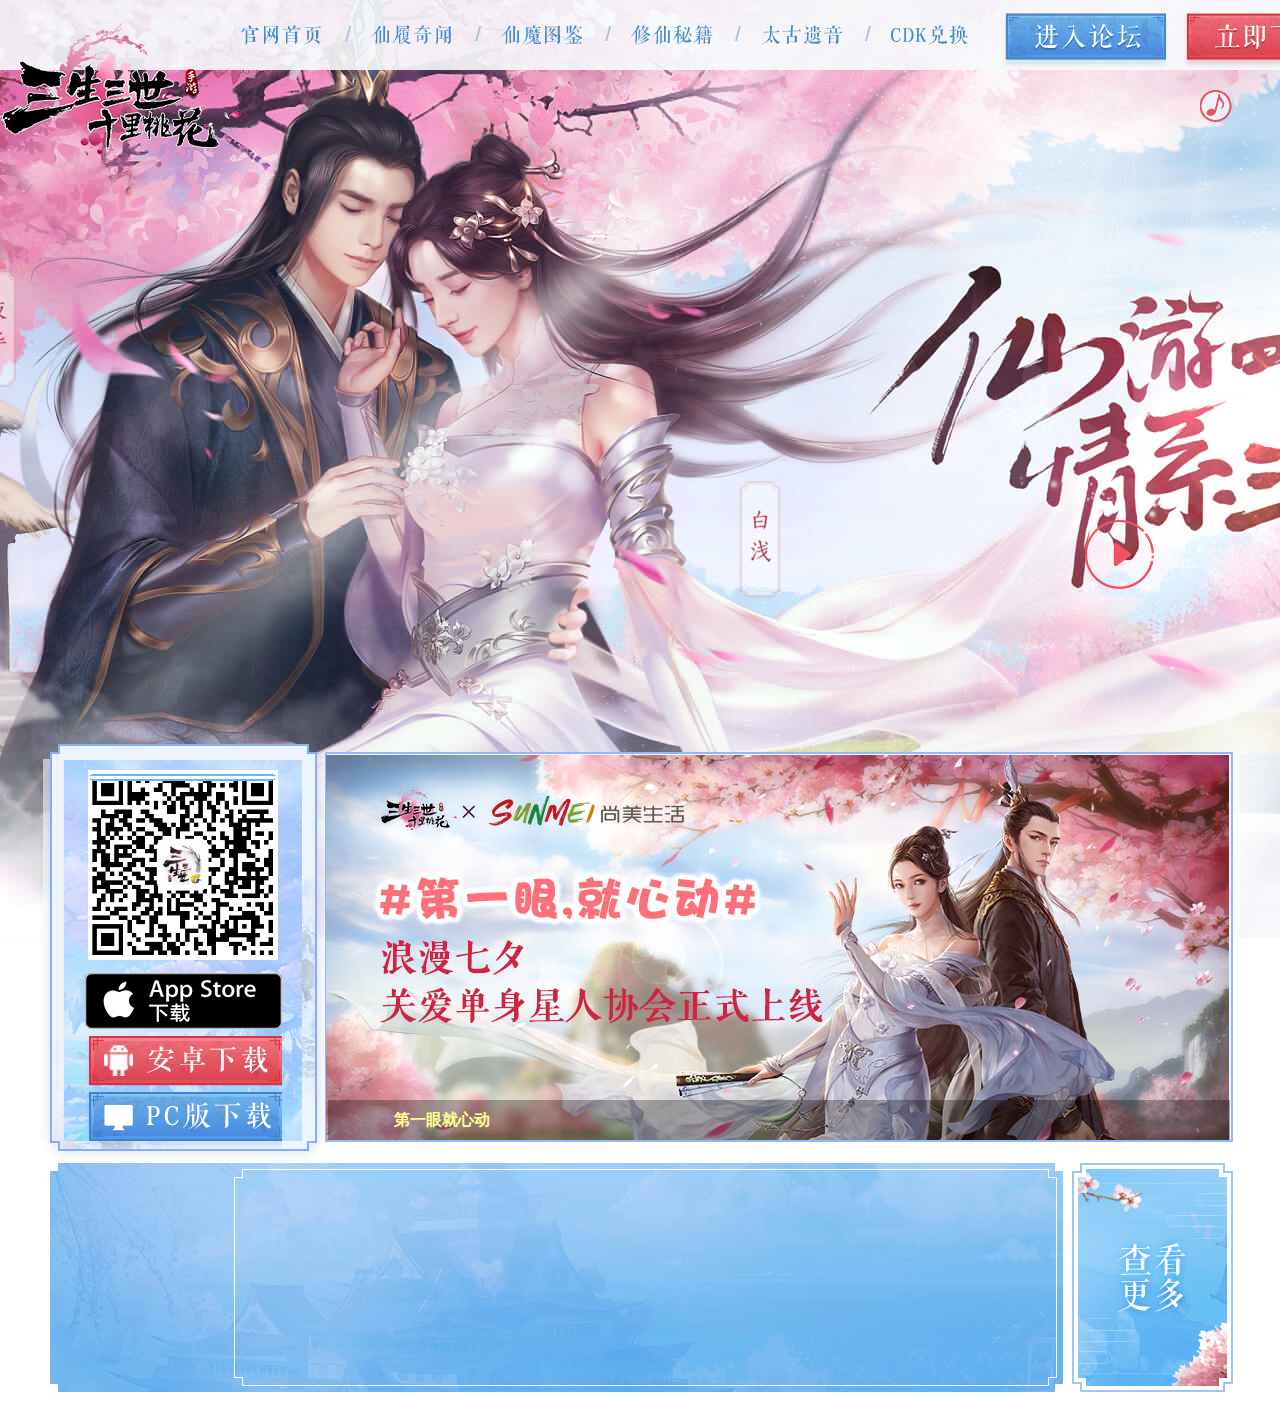
==== homepage.html @ 864f536a "提交代码" ====
<!DOCTYPE html>
<html lang="en">

<head>
    <meta charset="UTF-8">
    <meta name="viewport" content="width=device-width, initial-scale=1.0">
    <title>Document</title>
    <link rel="stylesheet" href="./css/lib/reset/reset.css">
    <link rel="stylesheet" href="./css/homepage.css">
    <script src="./lib/jquery-3.4.1.min.js"></script>
    <script src="./js/homepage.js"></script>
</head>

<body>
    <!-- 一、nav -->
    <nav class="nav">
        <div class="nav-wrap">
            <h1 class="item1">
                <a href="" class="nav-logo"></a>
            </h1>
            <ul class="nav-list">
                <li class="list-item1">
                    <a href=""></a>
                    <!-- ::after -->
                </li>
                <li class="list-item2">
                    <a href=""></a>
                    <!-- ::after -->
                </li>
                <li class="list-item3">
                    <a href=""></a>
                    <!-- ::after -->
                </li>
                <li class="list-item4">
                    <a href=""></a>
                    <!-- ::after -->
                </li>
                <li class="list-item5">
                    <a href=""></a>
                    <!-- ::after -->
                </li>
                <!-- <li class="list-item6">
                    <a href=""></a>
                    ::after
                </li> -->
                <li class="list-item7">
                    <a href=""></a>
                    <!-- ::after -->
                </li>
            </ul>
            <a class="nav-forum" href=""></a>
            <a class="nav-appoint" href=""></a>
        </div>
    </nav>
    <!-- 二、kv -->
    <div class="kv">
        <div class="kv-bg"></div>
        <!-- 音乐logo -->
        <i class="kv-musiclogo"></i>
        <!-- 播放视频 -->
        <a class="kv-play" href="javascript:">
            <span></span>
            <i></i>
        </a>
        <audio src="./audio/music.mp3" autoplay="autoplay"></audio>
    </div>

    <!-- 三、仙履奇闻 -->
    <div class="xlqw">
        <div class="xlqw-wrapper">
            <!-- 上部分 -->
            <div class="xlqw-top">
                <!-- 上部分的左边 -->
                <div class="xlqw-top-left">
                    <!-- 二维码 -->
                    <div class="xlqw-erweima">
                        <img class="xlqw-erweima-line" src="./images/qr-line.png" alt="">
                    </div>
                    <ul class="xlqw-list">
                        <!-- apple -->
                        <li class="inline-center"><a class="kv-ios-download"></a></li>
                        <!-- 安卓 -->
                        <li class="inline-center"><a class="kv-android-download"></a></li>
                        <!-- PC -->
                        <li class="inline-center"><a class="kv-pc-download"></a></li>
                    </ul>
                    <!-- ::after -->
                </div>
                <!-- 上部分的右边 -->
                <div class="xlqw-top-right">
                    <img src="./images/xlqw-top.jpg" alt="">
                    <div class="menc1"></div>
                    <div class="adbtn">
                        <a title="第一眼就心动">第一眼就心动</a>
                    </div>
                </div>
            </div>
            <!-- 下部 -->
            <div class="xlqw-bottom">
                <!-- 下部分的左边 -->
                <div class="xlqw-bottom-left"></div>
                <!-- 下部分的中间 -->
                <div class="xlqw-bottom-center"></div>
                <!-- 下部分的右边 -->
                <div class="xlqw-bottom-right"></div>
            </div>
        </div>
    </div>
</body>

</html>
---- css/homepage.css ----
* {
    margin: 0;
    padding: 0;
}

body {
    position: relative;
}
/* 顶部导航 */
.nav {
    width: 100%;
    height: 147px;
    position: absolute;
    background: url(../images/nav-bg.png) repeat-x center top;
    z-index: 10;
}

.nav-wrap {
    width: 1600px;
    height: 100%;
    margin: 0 auto;
}

.item1 {
    float: left;
}

.nav-logo {
    display: inline-block;
    width: 241px;
    height: 0;
    padding-top: 147px;
    background: url(../images/logo-top.png) no-repeat;
    overflow: hidden;
}

.nav-list {
    margin-left: 20px;
    margin-top: 23px;
}

.nav-list li {
    line-height: 20px;
    float: left;
}

.nav-list li>a {
    display: inline-block;
    width: 81px;
    height: 20px;
    vertical-align: middle;
    margin-top: 2px;
}

.list-item1 a {
    background: url(../images/icon.png) no-repeat -10px -10px;
}
.list-item1 a:hover {
    background: url(../images/icon.png) no-repeat -10px -35px;
}
.list-item2 a {
    background: url(../images/icon.png) no-repeat -100px -10px;
}
.list-item2 a:hover {
    background: url(../images/icon.png) no-repeat -100px -35px;
}
.list-item3 a {
    background: url(../images/nav-xmtj.png) no-repeat;
}
.list-item3 a:hover {
    background: url(../images/nav-active-xmtj.png) no-repeat;
}

.list-item4 a {
    background: url(../images/sprite.png) no-repeat 0px -145px;
}
.list-item4 a:hover {
    background: url(../images/nav-active-xiuxian.png) no-repeat;
}

.list-item5 a {
    background: url(../images/nav-taikoo.png) no-repeat;
}
.list-item5 a:hover {
    background: url(../images/icon.png) no-repeat -373px -35px;
}

.list-item7 a {
    background: url(../images/sprite.png) no-repeat 0px -80px;
}
.list-item7 a:hover {
    background: url(../images/nav-active-cdk.png) no-repeat;
}

.nav-list li:after {
    content:'/';
    color: #9bc0de;
    font-size: 20px;
    text-indent: 0;
    vertical-align: middle;
    margin: 0 20px;
}

.nav-list .list-item7:after {
    content:''; 
}

/* 进入论坛 */
.nav-forum {
    display: inline-block;
    overflow: hidden;
    width: 168px;
    padding-top: 55px;
    background: url(../images/icon.png) no-repeat -10px -60px;
    margin-top: -10px;
    margin-left: -10px;
}

.nav-appoint {
    display: inline-block;
    overflow: hidden;
    width: 168px;
    padding-top: 55px;
    background: url(../images/left-nav-download.png);
    margin: -10px -100px 0 10px;
}


/* 二、kv */
.kv-bg {
    height: 938px;
    /* margin-top: 100px; */
    min-width: 1600px;
    max-width: 1920px;
    background: url(../images/pagedetail-kv.jpg) no-repeat center 0;
}

/* 音乐logo */
.kv-musiclogo {
    position: absolute;
    top: 90px;
    left: 1200px;
    width: 32px;
    height: 32px;
    background-image: url(../images/spr.png);
    background-position: 71px -220px;
}

/* 播放视频 */
.kv-play {
    display: block;
    position: absolute;
    top: 520px;
    left: 1085px;
    width: 69px;
    height: 69px;
}

.kv-play span {
    position: absolute;
    top: 0px;
    left: 0px;
    display: block;
    width: 100%;
    height: 100%;
    background-image: url(../images/video.png);
    animation: playRotate 15s linear infinite;
}

.kv-play i {
    position: absolute;
    top: 22px;
    left: 28px;
    display: block;
    width: 100%;
    height: 100%;
    background-image: url(../images/playvideo.png);
    background-repeat: no-repeat;
}

@keyframes playRotate {
    0% {
        transform: rotate(0);
    }
    100% {
        transform: rotate(360deg);
    }
}


/* 三、仙履奇闻 */
.xlqw {
    position: absolute;
    top: 730px;
    left: 0;
    right: 0;
    width: 1200px;
    height: 679px;
    margin: auto;
    z-index: 1;
}

.xlqw-wrapper {
    position: relative;
    width: 1200px;
    height: 662px;
    background: url(../images/kv-text-box-bg.png) no-repeat center 0;
    box-sizing: border-box;
}

.xlqw-top {
    position: relative;
    width: 100%;
    height: 407px;
}

.xlqw-top-left {
    position: absolute;
    float: left;
    top: 30px;
    left: 24px;
    width: 238px;
    background: url(../images/kv-ios-bg.png) no-repeat;
}

.xlqw-erweima {
    display: block;
    width: 190px;
    height: 190px;
    background: url(../images/kv-qr.png) no-repeat 0 0/100%;
    margin: 10px 24px 0;
}

.xlqw-erweima-line {
    position: absolute;
    right: 17px;
    width: 205px;
    height: 15px;
    animation: erweima-line 2s linear infinite alternate;
    z-index: 1;
}

@keyframes erweima-line {
    0% {
        transform: translateY(0);
    }
    100% {
        transform: translateY(185px);
    }
}

.xlqw-list {
    width: 238px;
    height: 171px;
    margin: 10px auto 0;
}

.inline-center {
    text-align: center;
}

.kv-ios-download {
    display: inline-block;
    width: 197px;
    height: 56px;
    margin-top:                            3px;
    background: url(../images/kv-ios-download.png) no-repeat;
}

.kv-android-download {
    display: inline-block;
    width: 197px;
    height: 50px;
    margin-top: 3px;
    background: url(../images/kv-android-download.png) no-repeat;
}

.kv-pc-download {
    display: inline-block;
    width: 197px;
    height: 56px;
    margin-top: 3px;
    background: url(../images/kv-pc-download.png) no-repeat;
}

/* 右边 */
.xlqw-top-right {
    float: right;
    position: relative;
    top: 25px;
    right: 9px;
    width: 905px;
    height: 385px;
    overflow: hidden;
}

.xlqw .menc1 {
    position: absolute;
    left: 2px;
    bottom: 0;
    width: 902px;
    height: 40px;
    background-color: #000;
    opacity: 0.3;
}

.adbtn {
    position: absolute;
    right: 0;
    bottom: 0;
    width: 902px;
    /* height: 20px; */
    z-index: 2;
    justify-content: space-around;
}

.adbtn a {
    position: relative;
    display: block;
    float: left;
    width: 25%;
    height: 40px;
    line-height: 40px;
    color: #fefd95;
    font-weight: 600;
    font-size: 16px;
    text-align: center;
    margin: 0 auto;
}
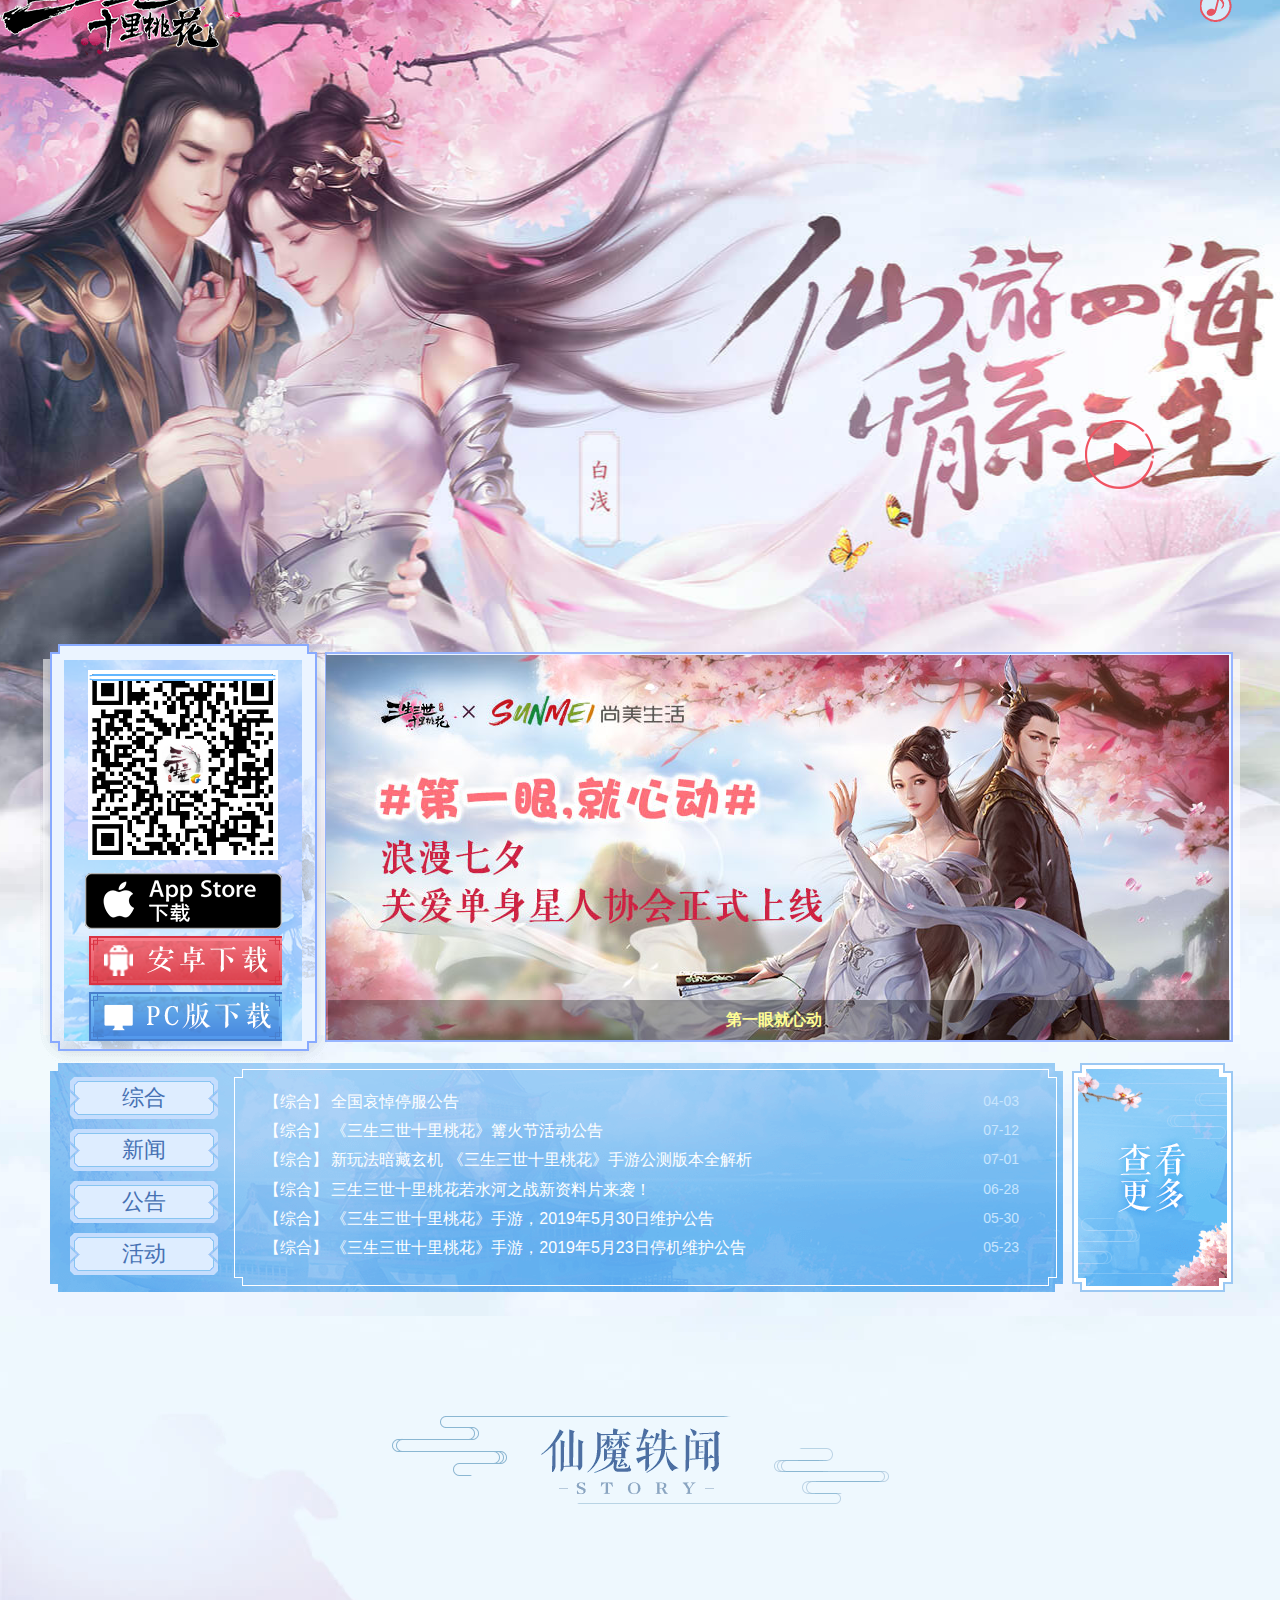
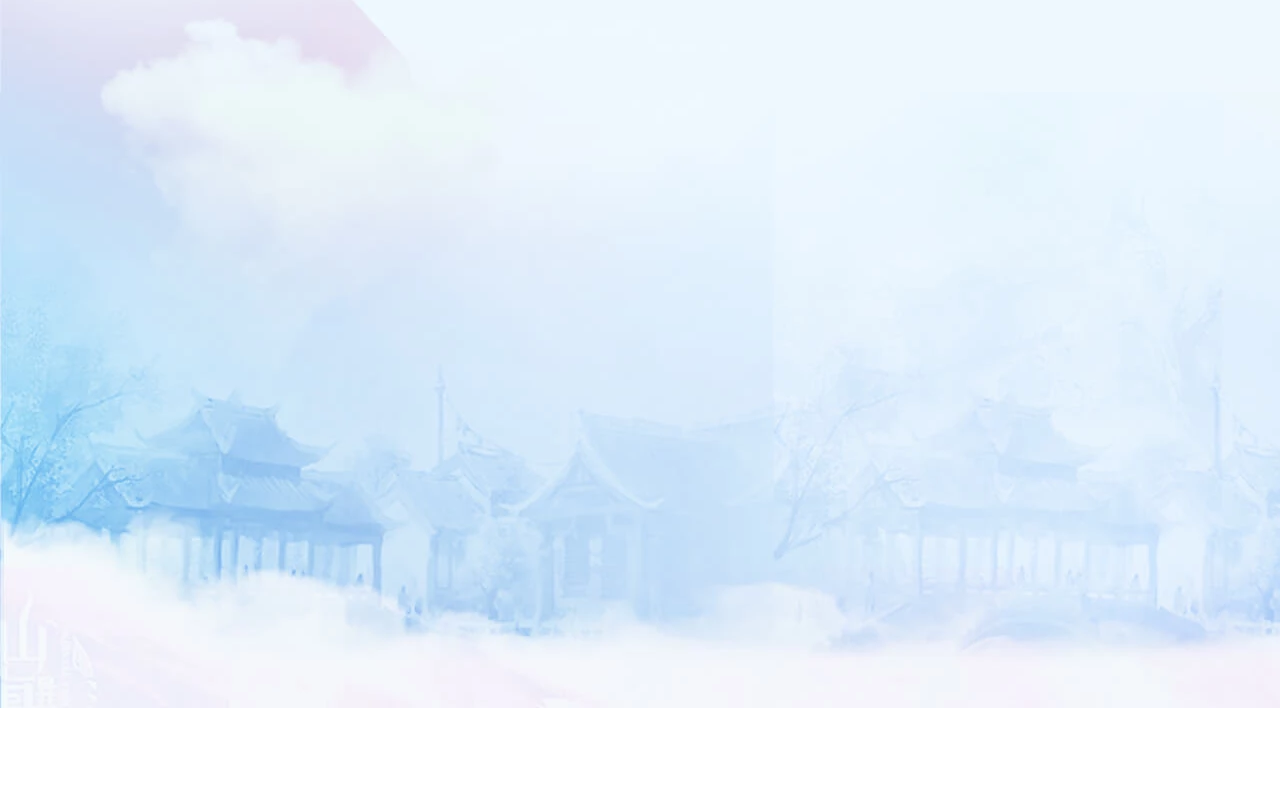
==== commit b40e1243: "提交代码" ====
--- a/homepage.html
+++ b/homepage.html
@@ -4,7 +4,7 @@
 <head>
     <meta charset="UTF-8">
     <meta name="viewport" content="width=device-width, initial-scale=1.0">
-    <title>Document</title>
+    <title>三生三世</title>
     <link rel="stylesheet" href="./css/lib/reset/reset.css">
     <link rel="stylesheet" href="./css/homepage.css">
     <script src="./lib/jquery-3.4.1.min.js"></script>
@@ -52,9 +52,10 @@
             <a class="nav-appoint" href=""></a>
         </div>
     </nav>
+
     <!-- 二、kv -->
     <div class="kv">
-        <div class="kv-bg"></div>
+        <!-- <div class="kv-bg"></div> -->
         <!-- 音乐logo -->
         <i class="kv-musiclogo"></i>
         <!-- 播放视频 -->
@@ -98,13 +99,79 @@
             <!-- 下部 -->
             <div class="xlqw-bottom">
                 <!-- 下部分的左边 -->
-                <div class="xlqw-bottom-left"></div>
+                <ul class="xlqw-bottom-tab">
+                    <li class="xlqw-bottom-tab-btn">综合</li>
+                    <li class="xlqw-bottom-tab-btn">新闻</li>
+                    <li class="xlqw-bottom-tab-btn">公告</li>
+                    <li class="xlqw-bottom-tab-btn">活动</li>
+                </ul>
                 <!-- 下部分的中间 -->
-                <div class="xlqw-bottom-center"></div>
+                <div class="xlqw-bottom-box">
+                    <!-- 综合 -->
+                    <ul class="xlqw-box-list1">
+                        <li>
+                            <a href="">【综合】</a>
+                            <a href="">全国哀悼停服公告</a>
+                            <span class="xlqw-time">04-03</span>
+                        </li>
+                        <li>
+                            <a href="">【综合】</a>
+                            <a href="">《三生三世十里桃花》篝火节活动公告</a>
+                            <span class="xlqw-time">07-12</span>
+                        </li>
+                        <li>
+                            <a href="">【综合】</a>
+                            <a href="">新玩法暗藏玄机 《三生三世十里桃花》手游公测版本全解析</a>
+                            <span class="xlqw-time">07-01</span>
+                        </li>
+                        <li>
+                            <a href="">【综合】</a>
+                            <a href="">三生三世十里桃花若水河之战新资料片来袭！</a>
+                            <span class="xlqw-time">06-28</span>
+                        </li>
+                        <li>
+                            <a href="">【综合】</a>
+                            <a href="">《三生三世十里桃花》手游，2019年5月30日维护公告</a>
+                            <span class="xlqw-time">05-30</span>
+                        </li>
+                        <li>
+                            <a href="">【综合】</a>
+                            <a href="">《三生三世十里桃花》手游，2019年5月23日停机维护公告</a>
+                            <span class="xlqw-time">05-23</span>
+                        </li>
+                    </ul>
+                    <!-- 新闻 -->
+                    <ul class="xlqw-box-list2">
+                        <li></li>
+                        <li></li>
+                        <li></li>
+                        <li></li>
+                        <li></li>
+                        <li></li>
+                    </ul>
+                    <!-- 公告 -->
+                    <ul class="xlqw-box-list3">
+                        <li></li>
+                        <li></li>
+                        <li></li>
+                        <li></li>
+                        <li></li>
+                        <li></li>
+                    </ul>
+                    <!-- 活动 -->
+                    <ul class="xlqw-box-list4">
+                        <li></li>
+                    </ul>
+                </div>
                 <!-- 下部分的右边 -->
-                <div class="xlqw-bottom-right"></div>
+                <a class="xlqw-bottom-more"></a>
             </div>
-        </div>
+        </div> 
+    </div>
+
+    <!-- 四、仙魔秩闻 -->
+    <div class="fairy">
+        <h2 class="fairy-title"></h2>
     </div>
 </body>
 
--- a/css/homepage.css
+++ b/css/homepage.css
@@ -127,9 +127,17 @@
 
 
 /* 二、kv */
+.kv {
+    position: relative;
+    height: 1416px;
+    margin-top: -100px;
+    background: url(../images/bg-1.jpg) no-repeat center 0;
+}
 .kv-bg {
+    display: block;
     height: 938px;
-    /* margin-top: 100px; */
+    /* margin-top: 6px; */
+    margin-top: 100px;
     min-width: 1600px;
     max-width: 1920px;
     background: url(../images/pagedetail-kv.jpg) no-repeat center 0;
@@ -325,5 +333,94 @@
     font-weight: 600;
     font-size: 16px;
     text-align: center;
-    margin: 0 auto;
+    margin-left: 332px;
+}
+
+/* 下部 */
+.xlqw-bottom {
+    position: relative;
+    margin-top: 20px;
+    width: 1013px;
+    height: 229px;
+}
+
+.xlqw-bottom-tab {
+    float: left;
+    width: 148px;
+    height: 198px;
+    margin: 20px 0 0 30px;
+}
+
+.xlqw-bottom-tab li:not(:last-of-type) {
+    margin-bottom: 10px;
+}
+
+.xlqw-bottom-tab-btn {
+    width: 148px;
+    height: 42px;
+    line-height: 42px;
+    color: #4671b3;
+    background: url(../images/sprite.png);
+    background-position: -167px -247px;
+    font-size: 22px;
+    text-align: center;
+    cursor: pointer;
+}
+
+.xlqw-bottom-box ul {
+    float: right;
+    width: 823px;
+    height: 217px;
+    padding: 0 34px;
+    margin: 35px 0 0;
+    box-sizing: border-box;
+}
+
+.xlqw-bottom-box ul li {
+    cursor: pointer;
+}
+
+.xlqw-bottom-box ul li:not(:last-of-type) {
+    margin-bottom: 10px;
+}
+
+.xlqw-bottom-box ul li  a {
+    color: #fff;
+    vertical-align: middle;
+    line-height: 1.2;
+    font-size: 16px;
+}
+
+.xlqw-time {
+    float: right;
+    color: #c7e5fe;
+    font-size: 14px;
+    line-height: 1.3;
+}
+
+.xlqw-bottom-more {
+    display: inline-block;
+    position: absolute;
+    top: 70px;
+    right: -150px;
+    padding-top: 100px;
+    width: 100px;
+    overflow: hidden;
+}
+
+/* 四、仙魔秩闻 */
+.fairy {
+    position: relative;
+    height: 992px;
+    background: url(../images/bg-2.webp) no-repeat 0 0;
+    overflow: hidden;
+}
+
+.fairy-title {
+    display: block;
+    width: 497px;
+    padding-top:88px;
+    margin: 100px auto 0;
+    background: url(../images/sprite.png);
+    background-position: 0 -528px;
 }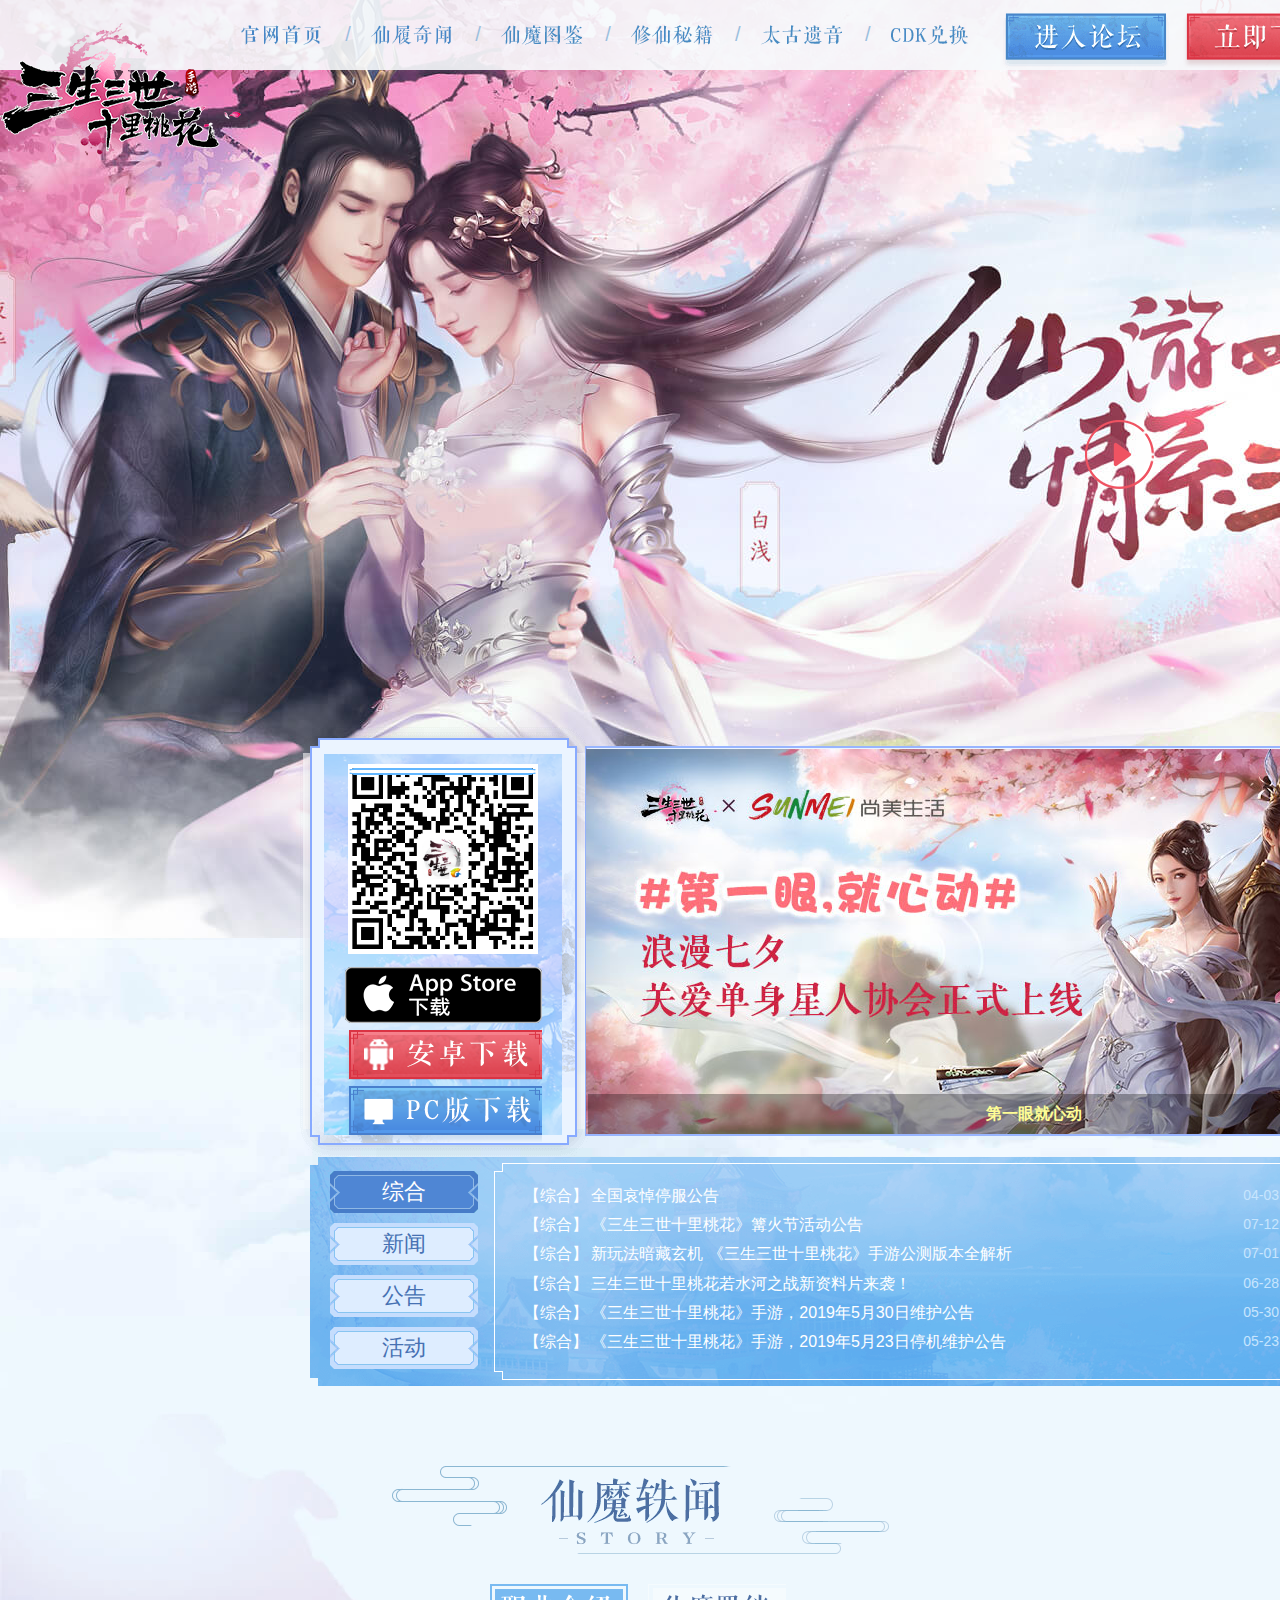
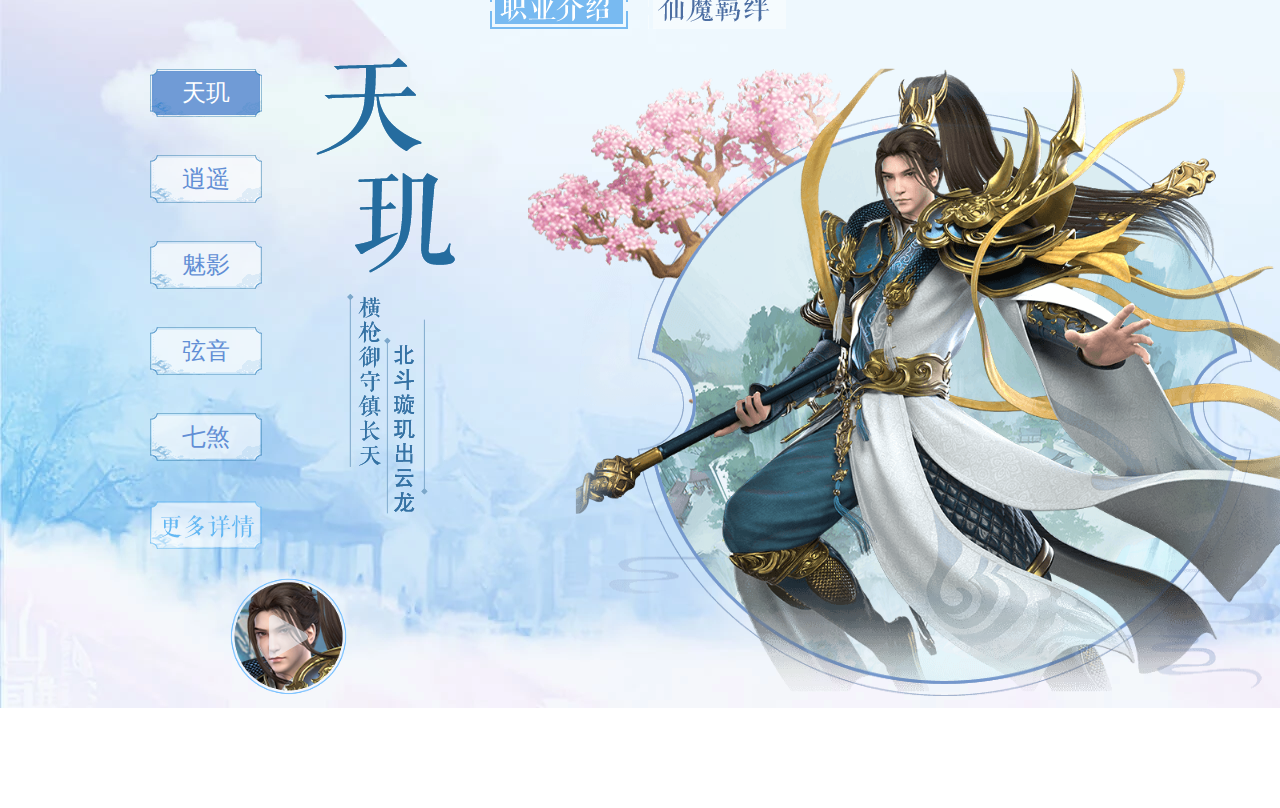
==== commit 4e2db964: "提交代码" ====
--- a/homepage.html
+++ b/homepage.html
@@ -55,7 +55,7 @@
 
     <!-- 二、kv -->
     <div class="kv">
-        <!-- <div class="kv-bg"></div> -->
+        <div class="kv-bg"></div>
         <!-- 音乐logo -->
         <i class="kv-musiclogo"></i>
         <!-- 播放视频 -->
@@ -100,7 +100,7 @@
             <div class="xlqw-bottom">
                 <!-- 下部分的左边 -->
                 <ul class="xlqw-bottom-tab">
-                    <li class="xlqw-bottom-tab-btn">综合</li>
+                    <li class="xlqw-bottom-tab-btn active">综合</li>
                     <li class="xlqw-bottom-tab-btn">新闻</li>
                     <li class="xlqw-bottom-tab-btn">公告</li>
                     <li class="xlqw-bottom-tab-btn">活动</li>
@@ -108,7 +108,7 @@
                 <!-- 下部分的中间 -->
                 <div class="xlqw-bottom-box">
                     <!-- 综合 -->
-                    <ul class="xlqw-box-list1">
+                    <ul class="xlqw-box-list list1">
                         <li>
                             <a href="">【综合】</a>
                             <a href="">全国哀悼停服公告</a>
@@ -141,37 +141,165 @@
                         </li>
                     </ul>
                     <!-- 新闻 -->
-                    <ul class="xlqw-box-list2">
-                        <li></li>
-                        <li></li>
-                        <li></li>
-                        <li></li>
-                        <li></li>
-                        <li></li>
+                    <ul class="xlqw-box-list">
+                        <li>
+                            <a href="">【新闻】</a>
+                            <a href="">《三生三世十里桃花》篝火节活动公告</a>
+                            <span class="xlqw-time">07-12</span>
+                        </li>
+                        <li>
+                            <a href="">【新闻】</a>
+                            <a href="">新玩法暗藏玄机 《三生三世十里桃花》手游公测版本全解析</a>
+                            <span class="xlqw-time">07-01</span>
+                        </li>
+                        <li>
+                            <a href="">【新闻】</a>
+                            <a href="">《三生三世十里桃花》手游，2019年5月23日停机维护公告</a>
+                            <span class="xlqw-time">05-23</span>
+                        </li>
+                        <li>
+                            <a href="">【新闻】</a>
+                            <a href="">问鼎App Store免费榜！《三生三世十里桃花》手游“幻化变身”玩法首曝光</a>
+                            <span class="xlqw-time">05-15</span>
+                        </li>
+                        <li>
+                            <a href="">【新闻】</a>
+                            <a href="">在成都遇见最美爱情！《三生三世十里桃花》手游“桃花节”今日开幕</a>
+                            <span class="xlqw-time">05-10</span>
+                        </li>
+                        <li>
+                            <a href="">【新闻】</a>
+                            <a href="">浪漫“桃花节”来袭！《三生三世十里桃花》手游5月14日不删档</a>
+                            <span class="xlqw-time">05-07</span>
+                        </li>
                     </ul>
                     <!-- 公告 -->
-                    <ul class="xlqw-box-list3">
-                        <li></li>
-                        <li></li>
-                        <li></li>
-                        <li></li>
-                        <li></li>
-                        <li></li>
+                    <ul class="xlqw-box-list">
+                        <li>
+                            <a href="">【公告】</a>
+                            <a href="">全国哀悼停服公告</a>
+                            <span class="xlqw-time">04-03</span>
+                        </li>
+                        <li>
+                            <a href="">【公告】</a>
+                            <a href="">《三生三世十里桃花》篝火节活动公告</a>
+                            <span class="xlqw-time">07-12</span>
+                        </li>
+                        <li>
+                            <a href="">【公告】</a>
+                            <a href="">三生三世十里桃花若水河之战新资料片来袭！</a>
+                            <span class="xlqw-time">06-28</span>
+                        </li>
+                        <li>
+                            <a href="">【公告】</a>
+                            <a href="">《三生三世十里桃花》手游，2019年5月30日维护公告</a>
+                            <span class="xlqw-time">05-30</span>
+                        </li>
+                        <li>
+                            <a href="">【公告】</a>
+                            <a href="">《三生三世十里桃花》手游，2019年5月23日停机维护公告</a>
+                            <span class="xlqw-time">05-23</span>
+                        </li>
+                        <li>
+                            <a href="">【公告】</a>
+                            <a href="">三生三世十里桃花抵制代充公告</a>
+                            <span class="xlqw-time">05-23</span>
+                        </li>
                     </ul>
                     <!-- 活动 -->
-                    <ul class="xlqw-box-list4">
-                        <li></li>
+                    <ul class="xlqw-box-list">
+                        <li>
+                            <a href="">【活动】</a>
+                            <a href="">在成都遇见最美爱情！《三生三世十里桃花》手游“桃花节”今日开幕</a>
+                            <span class="xlqw-time">05-10</span>
+                        </li>
                     </ul>
                 </div>
                 <!-- 下部分的右边 -->
                 <a class="xlqw-bottom-more"></a>
             </div>
-        </div> 
+        </div>
     </div>
 
     <!-- 四、仙魔秩闻 -->
     <div class="fairy">
         <h2 class="fairy-title"></h2>
+        <ul class="fairy-list">
+            <li class="fairy-btn-bg active">
+                <a>
+                    <span>职业介绍</span>
+                </a>
+            </li>
+            <li class="fairy-btn-bg">
+                <a>
+                    <span>仙魔羁绊</span>
+                </a>
+            </li>
+        </ul>
+        <div class="fairy-job">
+            <ul class="job-tab">
+                <li class="fairy-tab-btn-bg active">天玑</li>
+                <li class="fairy-tab-btn-bg">逍遥</li>
+                <li class="fairy-tab-btn-bg">魅影</li>
+                <li class="fairy-tab-btn-bg">弦音</li>
+                <li class="fairy-tab-btn-bg">七煞</li>
+            </ul>
+            <!-- 查看更多 -->
+            <a href="" class="look-more-btn"></a>
+            <!-- 职业介绍 -->
+            <div class="job-wrap">
+                <div class="wrap-slide wrap-slide1">
+                    <div class="wrap-text"></div>
+                    <a href="" class="fairy-video-bg">
+                        <img src="./images/fairy-video-bg1.png" alt="">
+                        <i class="fairy-video-btn"></i>
+                    </a>
+                    <img src="./images/fairy-npc1.png" alt="" class="fairy-npc-img">
+                </div>
+                <div class="wrap-slide">
+                    <div class="wrap-text"></div>
+                    <a href="" class="fairy-video-bg">
+                        <img src="./images/fairy-video-bg2.png" alt="">
+                        <i class="fairy-video-btn"></i>
+                    </a>
+                    <img src="./images/fairy-npc2.png" alt="" class="fairy-npc-img">
+                </div>
+                <div class="wrap-slide">
+                    <div class="wrap-text"></div>
+                    <a href="" class="fairy-video-bg">
+                        <img src="./images/fairy-video-bg3.png" alt="">
+                        <i class="fairy-video-btn"></i>
+                    </a>
+                    <img src="./images/fairy-npc3.png" alt="" class="fairy-npc-img">
+                </div>
+                <div class="wrap-slide">
+                    <div class="wrap-text"></div>
+                    <a href="" class="fairy-video-bg">
+                        <img src="./images/fairy-video-bg4.png" alt="">
+                        <i class="fairy-video-btn"></i>
+                    </a>
+                    <img src="./images/fairy-npc4.png" alt="" class="fairy-npc-img">
+                </div>
+                <div class="wrap-slide">
+                    <div class="wrap-text"></div>
+                    <a href="" class="fairy-video-bg">
+                        <img src="./images/fairy-video-bg5.png" alt="">
+                        <i class="fairy-video-btn"></i>
+                    </a>
+                    <img src="./images/fairy-npc5.png" alt="" class="fairy-npc-img">
+                </div>
+            </div>
+            <!-- 仙魔羁绊 -->
+            <div class="job-wrap">
+                <div class="wrap-text"></div>
+                <a href="" class="fairy-video-bg">
+                    <img src="./images/fairy-video-bg1.png" alt="">
+                    <i class="fairy-video-btn"></i>
+                </a>
+                <img src="./images/fairy-npc1.png" alt="" class="fairy-npc-img">
+            </div>
+
+        </div>
     </div>
 </body>
 
--- a/css/homepage.css
+++ b/css/homepage.css
@@ -11,6 +11,7 @@
     width: 100%;
     height: 147px;
     position: absolute;
+    top: 100px;
     background: url(../images/nav-bg.png) repeat-x center top;
     z-index: 10;
 }
@@ -131,12 +132,12 @@
     position: relative;
     height: 1416px;
     margin-top: -100px;
+    overflow: hidden;
     background: url(../images/bg-1.jpg) no-repeat center 0;
 }
 .kv-bg {
     display: block;
     height: 938px;
-    /* margin-top: 6px; */
     margin-top: 100px;
     min-width: 1600px;
     max-width: 1920px;
@@ -199,8 +200,8 @@
 /* 三、仙履奇闻 */
 .xlqw {
     position: absolute;
-    top: 730px;
-    left: 0;
+    top: 824px;
+    left: 300px;
     right: 0;
     width: 1200px;
     height: 679px;
@@ -367,6 +368,11 @@
     cursor: pointer;
 }
 
+.active.xlqw-bottom-tab-btn {
+    color: #fff;
+    background-position: -166px -298px;
+}
+
 .xlqw-bottom-box ul {
     float: right;
     width: 823px;
@@ -391,6 +397,10 @@
     font-size: 16px;
 }
 
+.xlqw-bottom-box ul li>a:nth-child(2):hover {
+    text-decoration: underline;
+}
+
 .xlqw-time {
     float: right;
     color: #c7e5fe;
@@ -420,7 +430,198 @@
     display: block;
     width: 497px;
     padding-top:88px;
-    margin: 100px auto 0;
+    margin: 150px auto 0;
     background: url(../images/sprite.png);
     background-position: 0 -528px;
-}+}
+
+.fairy-list {
+    width: 300px;
+    height: 45px;
+    margin: 30px auto 0;
+}
+
+.fairy-list li:not(:last-of-type) {
+    margin-right: 20px;
+}
+
+.fairy-btn-bg {
+    float: left;
+    width: 138px;
+    height: 45px;
+    line-height: 45px;
+    background: url(../images/fairy-btn-bg.png);
+    color: #4c6ea2;
+}
+
+.fairy-btn-bg a {
+    display: inline-block;
+    margin-top: 10px;
+    width: 110px;
+    height: 28px;
+    cursor: pointer;
+}
+
+.active.fairy-btn-bg{
+    background: url(../images/taikoo-active-btn-bg.png);
+    color: #fff;
+}
+
+.fairy-list li span {
+    display: inline-block;
+    text-indent: -9999px;
+    margin-left: 10px;
+}
+
+.fairy-list li:first-of-type span {
+    width: 110px;
+    height: 28px;
+    background: url(../images/fairy-job-btn.png);
+    text-indent: -9999px;
+}
+
+.fairy-list li:first-of-type.active span {
+    background: url(../images/fairy-job-active-btn.png);
+}
+
+.fairy-list li:last-of-type span {
+    width: 112px;
+    height: 28px;
+    background: url(../images/fairy-friends-btn.png);
+}
+
+.fairy-list li:last-of-type.active span {
+    background: url(../images/fairy-friends-active-btn.png);
+}
+
+/* fairy-job */
+.fairy-job {
+    display: block;
+    position: relative;
+    width: 1400px;
+    height: 670px;
+    margin: 0 auto;
+    padding-top: 40px;
+    z-index: 3;
+    box-sizing: border-box;
+}
+
+.job-tab {
+    position: absolute;
+    left: 150px;
+    width: 112px;
+    z-index: 3;
+    cursor: pointer;
+    font-size: 24px;
+}
+
+.fairy-tab-btn-bg {
+    width: 112px;
+    height: 48px;
+    line-height: 48px;
+    margin-bottom: 38px;
+    text-align: center;
+    color: #618ed5;
+    background: url(../images/sprite.png) no-repeat;
+    background-position: -209px -111px;
+}
+
+.active.fairy-tab-btn-bg {
+    background-position: -208px -170px;
+    color: #fff;
+}
+
+
+/* 查看更多 */
+.look-more-btn {
+    position: absolute;
+    left: 150px;
+    bottom: 150px;
+    width: 112px;
+    padding-top: 48px;
+    background: url(../images/look-more-btn.png)no-repeat;
+}
+
+.job-wrap {
+    position: absolute;
+    right: 120px;
+    width: 752px;
+    height: 627px;
+    background: url(../images/fairy-img-bg.png) no-repeat 0 0/100% 100%;
+}
+
+.wrap-text {
+    position: absolute;
+    top: -20px;
+    left: -220px;
+    width: 211px;
+    height: 560px;
+    background: url(../images/fairy-wrap-text1.png)no-repeat;
+    text-indent: -9999px;
+    animation: textTop 1s linear;
+}
+
+@keyframes textTop {
+    0% {
+        opacity: 0;
+        transform: translate3d(0,-200px,0);
+    }
+    100% {
+        opacity: 1;
+    }
+}
+
+.fairy-video-bg {
+    display: block;
+    position: absolute;
+    top: 495px;
+    left: -312px;
+    width: 145px;
+    height: 145px;
+    z-index: 10;
+    cursor: pointer;
+}
+
+.fairy-video-bg img {
+    position: absolute;
+    top: 0;
+    left: 0;
+    width: 145px;
+    height: 145px;
+    border-radius: 50%;
+    transform: scale(0.8);
+    animation: rightIn 1s;
+}
+
+.fairy-video-btn {
+    position: absolute;
+    top: 50%;
+    left: 50%;
+    width: 39px;
+    height: 45px;
+    margin: -22.5px 0 0 -20px;
+    background: url(../images/sprite.png) no-repeat;
+    background-position: -423px 0;
+    z-index: 1;
+}
+
+.fairy-npc-img {
+    position: absolute;
+    top: -78px;
+    right: -150px;
+    width: 949px;
+    height: 778px;
+    transform: scale(.8);
+    animation: rightIn 1s;
+}
+
+@keyframes rightIn {
+    0% {
+        opacity: 0;
+        transform: translate3d(200px, 0, 0);
+    }
+    100% {
+        opacity: 1;
+        transform: rotate3d(0, 0, 0);
+    }
+}
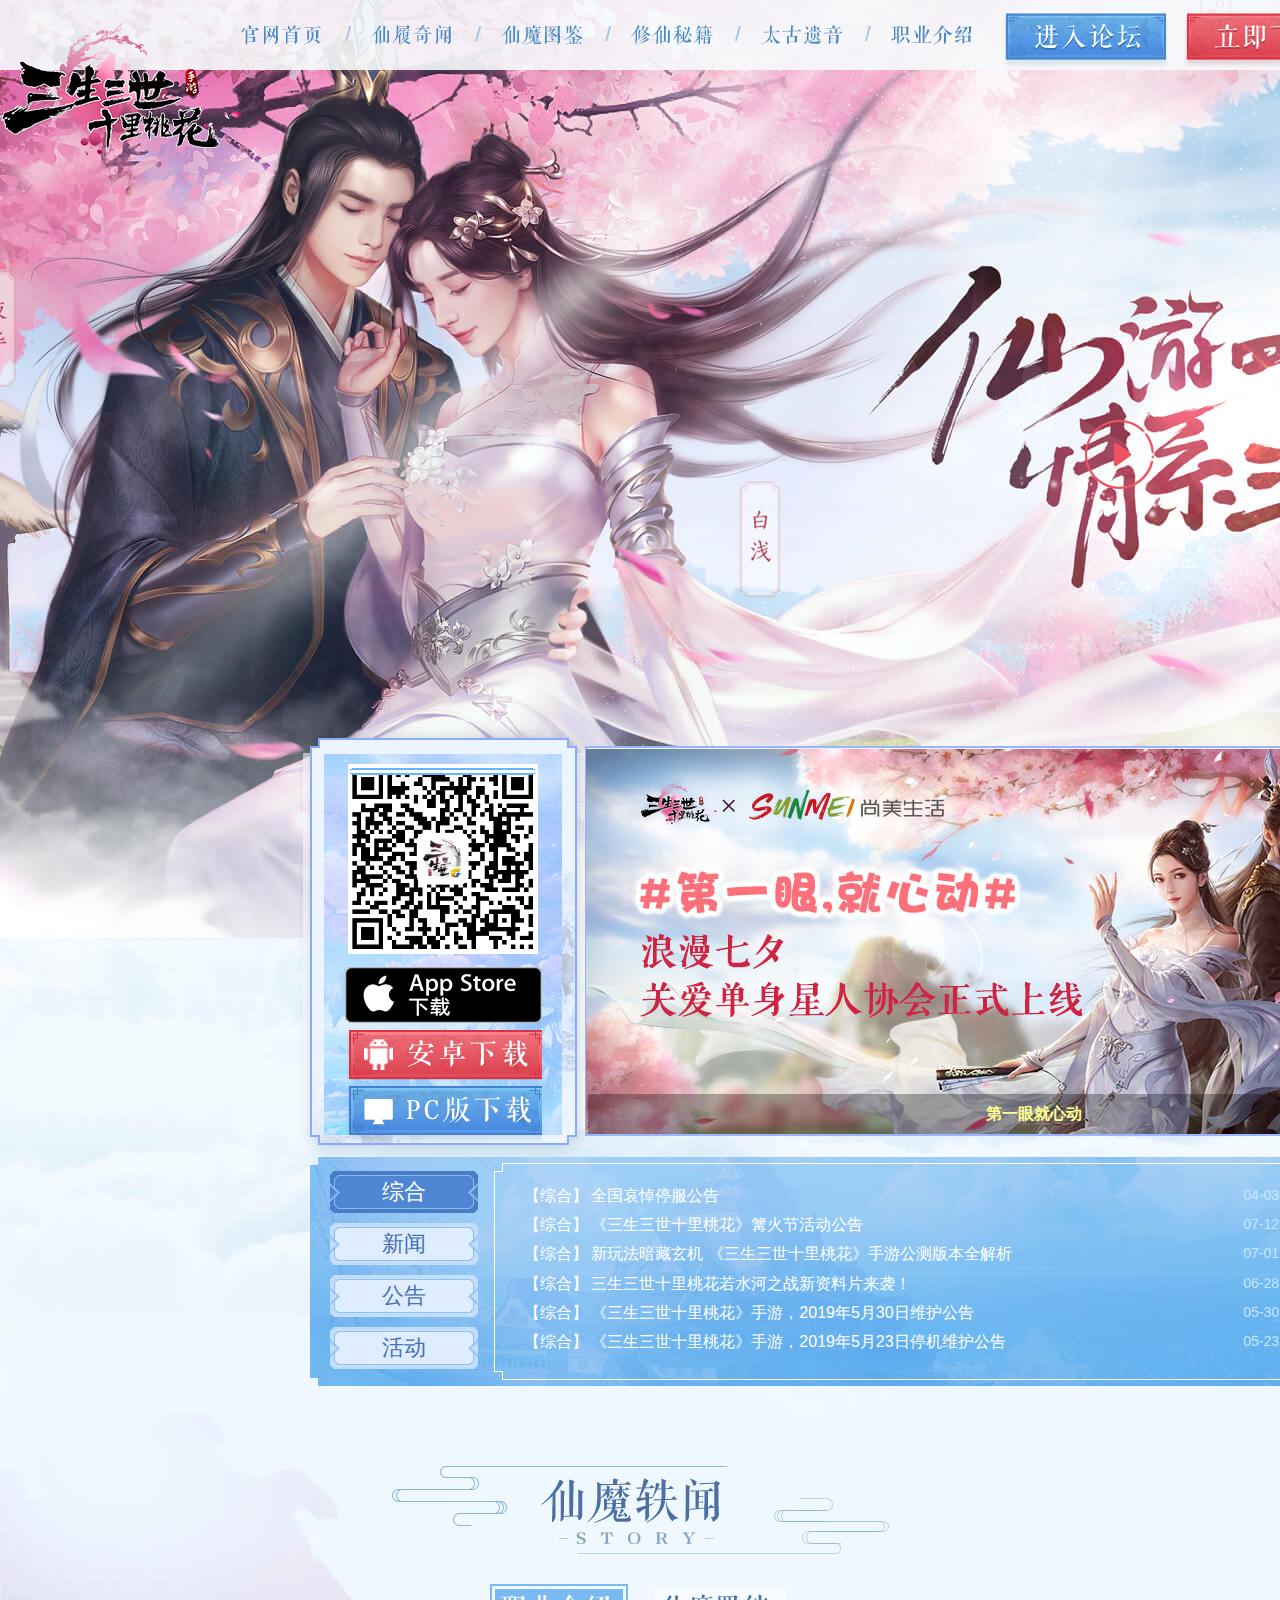
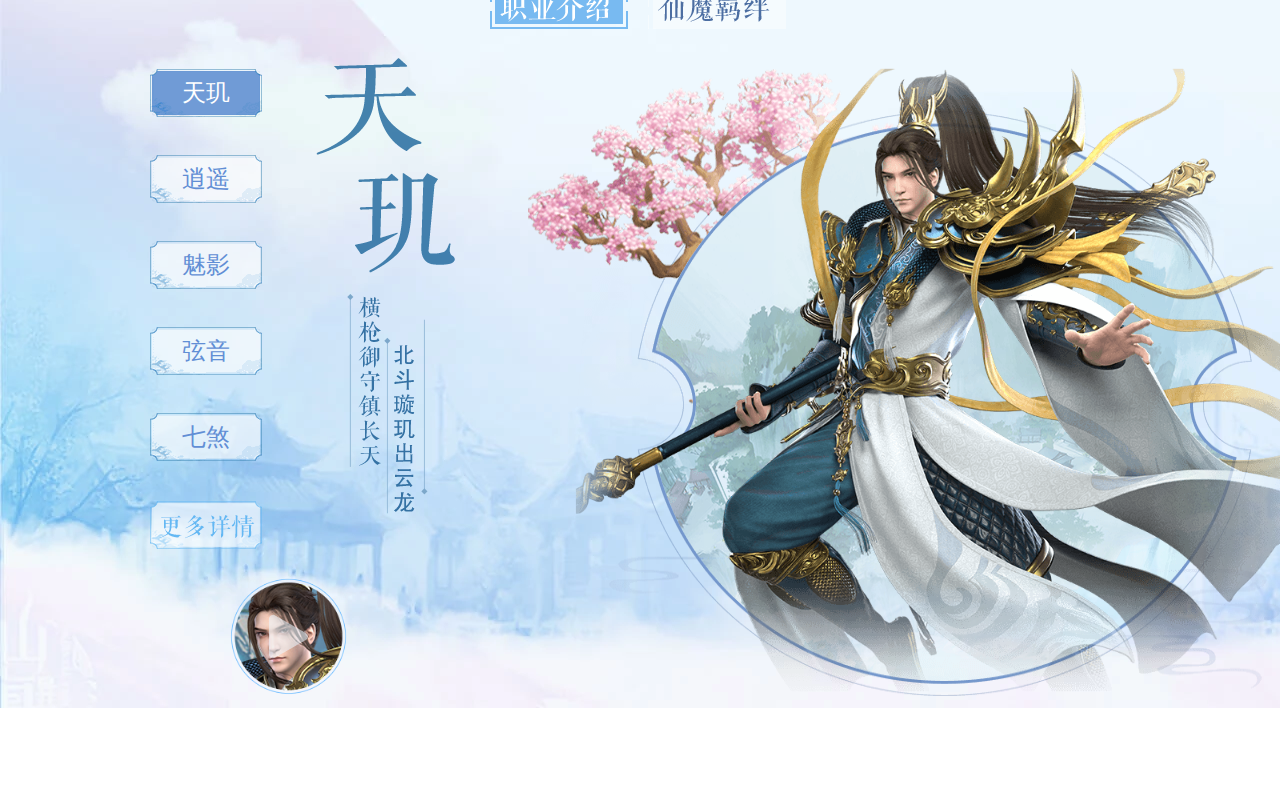
==== commit 9595ac0b: "提交代码" ====
--- a/homepage.html
+++ b/homepage.html
@@ -6,6 +6,7 @@
     <meta name="viewport" content="width=device-width, initial-scale=1.0">
     <title>三生三世</title>
     <link rel="stylesheet" href="./css/lib/reset/reset.css">
+    <link rel="stylesheet" href="./css/animation.css">
     <link rel="stylesheet" href="./css/homepage.css">
     <script src="./lib/jquery-3.4.1.min.js"></script>
     <script src="./js/homepage.js"></script>
@@ -20,11 +21,11 @@
             </h1>
             <ul class="nav-list">
                 <li class="list-item1">
-                    <a href=""></a>
+                    <a href="homepage.html"></a>
                     <!-- ::after -->
                 </li>
                 <li class="list-item2">
-                    <a href=""></a>
+                    <a href="xlqw.html"></a>
                     <!-- ::after -->
                 </li>
                 <li class="list-item3">
@@ -32,18 +33,14 @@
                     <!-- ::after -->
                 </li>
                 <li class="list-item4">
-                    <a href=""></a>
+                    <a href="xxmj.html"></a>
                     <!-- ::after -->
                 </li>
                 <li class="list-item5">
-                    <a href=""></a>
-                    <!-- ::after -->
-                </li>
-                <!-- <li class="list-item6">
-                    <a href=""></a>
-                    ::after
-                </li> -->
-                <li class="list-item7">
+                    <a href="tgyy.html"></a>
+                    <!-- ::after -->
+                </li>
+                <li class="list-item6">
                     <a href=""></a>
                     <!-- ::after -->
                 </li>
@@ -220,6 +217,8 @@
             </div>
         </div>
     </div>
+
+    <i class="con1-tree"></i>
 
     <!-- 四、仙魔秩闻 -->
     <div class="fairy">
@@ -249,39 +248,39 @@
             <!-- 职业介绍 -->
             <div class="job-wrap">
                 <div class="wrap-slide wrap-slide1">
-                    <div class="wrap-text"></div>
+                    <div class="wrap-text text1"></div>
                     <a href="" class="fairy-video-bg">
                         <img src="./images/fairy-video-bg1.png" alt="">
                         <i class="fairy-video-btn"></i>
                     </a>
                     <img src="./images/fairy-npc1.png" alt="" class="fairy-npc-img">
                 </div>
+                <div class="wrap-slide wrap-slide2">
+                    <div class="wrap-text text2"></div>
+                    <a href="" class="fairy-video-bg">
+                        <img src="./images/fairy-video-bg2.png" alt="">
+                        <i class="fairy-video-btn"></i>
+                    </a>
+                    <img src="./images/fairy-npc2.png" alt="" class="fairy-npc-img">
+                </div>
                 <div class="wrap-slide">
-                    <div class="wrap-text"></div>
-                    <a href="" class="fairy-video-bg">
-                        <img src="./images/fairy-video-bg2.png" alt="">
-                        <i class="fairy-video-btn"></i>
-                    </a>
-                    <img src="./images/fairy-npc2.png" alt="" class="fairy-npc-img">
+                    <div class="wrap-text text3"></div>
+                    <a href="" class="fairy-video-bg">
+                        <img src="./images/fairy-video-bg3.png" alt="">
+                        <i class="fairy-video-btn"></i>
+                    </a>
+                    <img src="./images/fairy-npc3.png" alt="" class="fairy-npc-img">
                 </div>
                 <div class="wrap-slide">
-                    <div class="wrap-text"></div>
-                    <a href="" class="fairy-video-bg">
-                        <img src="./images/fairy-video-bg3.png" alt="">
-                        <i class="fairy-video-btn"></i>
-                    </a>
-                    <img src="./images/fairy-npc3.png" alt="" class="fairy-npc-img">
+                    <div class="wrap-text text4"></div>
+                    <a href="" class="fairy-video-bg">
+                        <img src="./images/fairy-video-bg4.png" alt="">
+                        <i class="fairy-video-btn"></i>
+                    </a>
+                    <img src="./images/fairy-npc4.png" alt="" class="fairy-npc-img">
                 </div>
                 <div class="wrap-slide">
-                    <div class="wrap-text"></div>
-                    <a href="" class="fairy-video-bg">
-                        <img src="./images/fairy-video-bg4.png" alt="">
-                        <i class="fairy-video-btn"></i>
-                    </a>
-                    <img src="./images/fairy-npc4.png" alt="" class="fairy-npc-img">
-                </div>
-                <div class="wrap-slide">
-                    <div class="wrap-text"></div>
+                    <div class="wrap-text text5"></div>
                     <a href="" class="fairy-video-bg">
                         <img src="./images/fairy-video-bg5.png" alt="">
                         <i class="fairy-video-btn"></i>
@@ -290,14 +289,14 @@
                 </div>
             </div>
             <!-- 仙魔羁绊 -->
-            <div class="job-wrap">
+            <!-- <div class="job-wrap">
                 <div class="wrap-text"></div>
                 <a href="" class="fairy-video-bg">
                     <img src="./images/fairy-video-bg1.png" alt="">
                     <i class="fairy-video-btn"></i>
                 </a>
                 <img src="./images/fairy-npc1.png" alt="" class="fairy-npc-img">
-            </div>
+            </div> -->
 
         </div>
     </div>
--- a/css/animation.css
+++ b/css/animation.css
@@ -0,0 +1,47 @@
+@keyframes playRotate {
+    0% {
+        transform: rotate(0);
+    }
+    100% {
+        transform: rotate(360deg);
+    }
+}
+
+@keyframes erweima-line {
+    0% {
+        transform: translateY(0);
+    }
+    100% {
+        transform: translateY(185px);
+    }
+}
+
+@keyframes textTop {
+    0% {
+        opacity: 0;
+        transform: translate3d(0,-200px,0);
+    }
+    100% {
+        opacity: 1;
+    }
+}
+
+@keyframes rightIn {
+    0% {
+        opacity: 0;
+        transform: translate3d(200px, 0, 0);
+    }
+    100% {
+        opacity: 1;
+        transform: rotate3d(0, 0, 0);
+    }
+}
+
+@keyframes leftqrline {
+    0% {
+        transform: translateY(0);
+    }
+    100% {
+        transform: translateY(150px);
+    }
+}--- a/css/homepage.css
+++ b/css/homepage.css
@@ -86,11 +86,11 @@
     background: url(../images/icon.png) no-repeat -373px -35px;
 }
 
-.list-item7 a {
-    background: url(../images/sprite.png) no-repeat 0px -80px;
-}
-.list-item7 a:hover {
-    background: url(../images/nav-active-cdk.png) no-repeat;
+.list-item6 a {
+    background: url(../images/icon.png) no-repeat -191px -10px;
+}
+.list-item6 a:hover {
+    background: url(../images/icon.png) no-repeat -191px -35px;
 }
 
 .nav-list li:after {
@@ -102,7 +102,7 @@
     margin: 0 20px;
 }
 
-.nav-list .list-item7:after {
+.nav-list .list-item6:after {
     content:''; 
 }
 
@@ -187,14 +187,6 @@
     background-repeat: no-repeat;
 }
 
-@keyframes playRotate {
-    0% {
-        transform: rotate(0);
-    }
-    100% {
-        transform: rotate(360deg);
-    }
-}
 
 
 /* 三、仙履奇闻 */
@@ -247,15 +239,6 @@
     height: 15px;
     animation: erweima-line 2s linear infinite alternate;
     z-index: 1;
-}
-
-@keyframes erweima-line {
-    0% {
-        transform: translateY(0);
-    }
-    100% {
-        transform: translateY(185px);
-    }
 }
 
 .xlqw-list {
@@ -556,19 +539,28 @@
     left: -220px;
     width: 211px;
     height: 560px;
-    background: url(../images/fairy-wrap-text1.png)no-repeat;
     text-indent: -9999px;
     animation: textTop 1s linear;
 }
 
-@keyframes textTop {
-    0% {
-        opacity: 0;
-        transform: translate3d(0,-200px,0);
-    }
-    100% {
-        opacity: 1;
-    }
+.wrap-slide .text1 {
+    background: url(../images/fairy-wrap-text1.png) no-repeat;
+}
+
+.wrap-slide .text2 {
+    background: url(../images/fairy-wrap-text2.png) no-repeat;
+}
+
+.wrap-slide .text3 {
+    background: url(../images/fairy-wrap-text3.png) no-repeat;
+}
+
+.wrap-slide .text4 {
+    background: url(../images/fairy-wrap-text4.png) no-repeat;
+}
+
+.wrap-slide .text5 {
+    background: url(../images/fairy-wrap-text5.png) no-repeat;
 }
 
 .fairy-video-bg {
@@ -613,15 +605,4 @@
     height: 778px;
     transform: scale(.8);
     animation: rightIn 1s;
-}
-
-@keyframes rightIn {
-    0% {
-        opacity: 0;
-        transform: translate3d(200px, 0, 0);
-    }
-    100% {
-        opacity: 1;
-        transform: rotate3d(0, 0, 0);
-    }
-}
+}